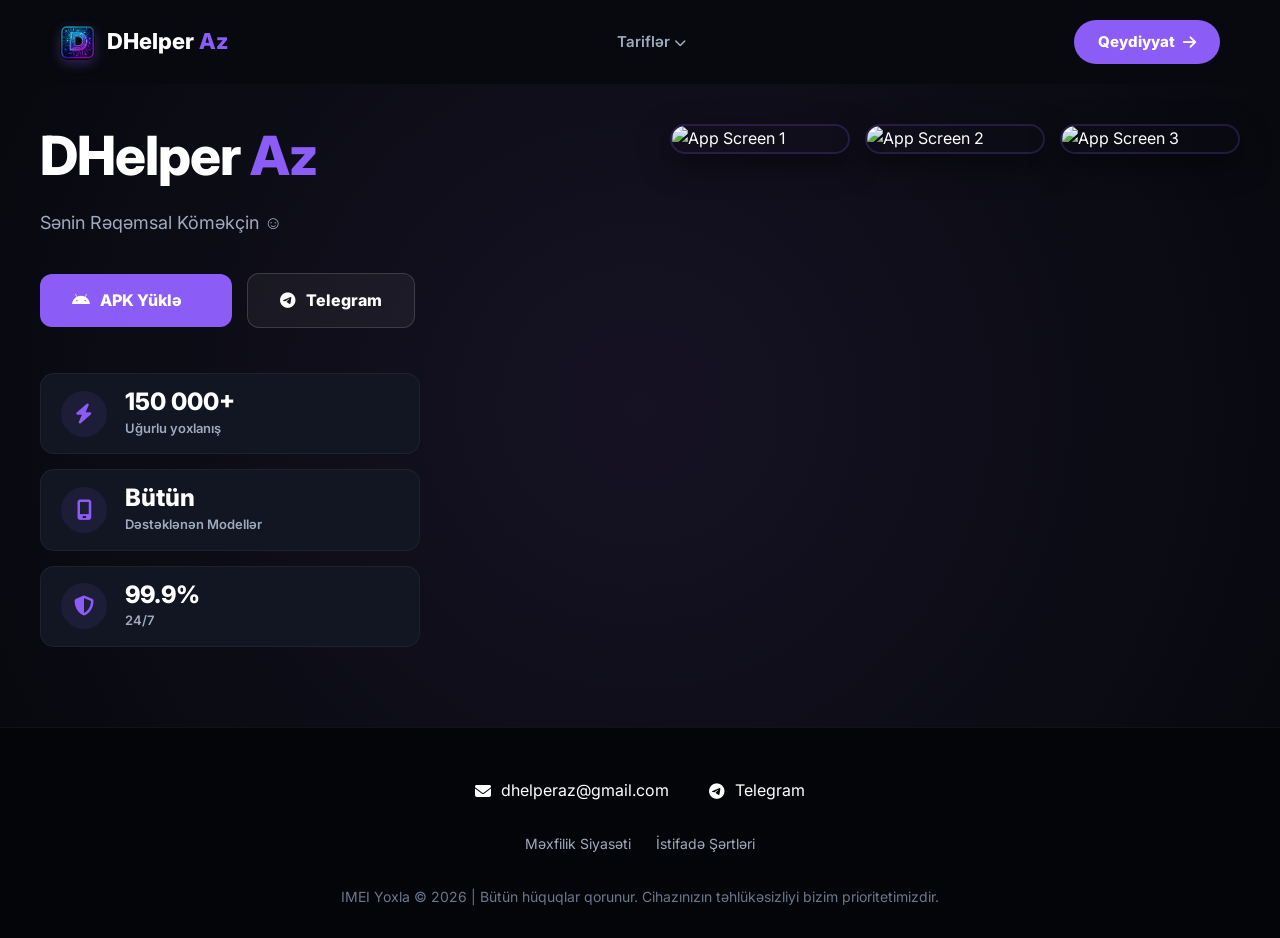
==== index.html @ 52d768ac "Update index.html" ====
<!DOCTYPE html>
<html lang="az">
<head>
    <meta charset="UTF-8">
    <meta name="viewport" content="width=device-width, initial-scale=1.0">
    <title>DHelperAz</title>
    
    <!-- İkonка сайта (Favicon) -->
    <link rel="icon" type="image/png" href="Logo.png">
    
    <!-- Современный шрифт Inter -->
    <link href="https://fonts.googleapis.com/css2?family=Inter:wght@400;600;800&display=swap" rel="stylesheet">
    <!-- Профессиональные иконки FontAwesome -->
    <link rel="stylesheet" href="https://cdnjs.cloudflare.com/ajax/libs/font-awesome/6.4.0/css/all.min.css">

<style>
    :root {
        --primary-color: #8B5CF6; /* Неоновый фиолетовый */
        --primary-glow: rgba(139, 92, 246, 0.3);
        --bg-dark: #07090E;
        --card-bg: #111622;
        --card-border: rgba(255, 255, 255, 0.05);
    }

    * {
        margin: 0;
        padding: 0;
        box-sizing: border-box;
        font-family: 'Inter', sans-serif;
    }

    body {
        background: var(--bg-dark);
        color: #FFFFFF;
        line-height: 1.6;
    }

    /* ВЕРХНЕЕ МЕНЮ (NAVBAR) */
    .header-nav {
        max-width: 1200px;
        margin: 0 auto;
        padding: 20px;
        display: flex;
        justify-content: space-between;
        align-items: center;
        background: transparent;
    }

    .nav-logo {
        display: flex;
        align-items: center;
        gap: 12px;
        text-decoration: none;
        color: #FFFFFF;
        font-weight: 800;
        font-size: 22px;
    }

    .nav-logo img {
        width: 35px;
        height: 35px;
        border-radius: 8px;
        box-shadow: 0 4px 12px var(--primary-glow);
    }

    .nav-links {
        display: flex;
        gap: 30px;
        list-style: none;
    }

    .nav-links a {
        color: #A0AABF;
        text-decoration: none;
        font-weight: 600;
        font-size: 15px;
        transition: color 0.3s ease;
    }

    .nav-links a:hover {
        color: var(--primary-color);
    }

    /* ВЫПАДАЮЩИЙ СПИСОК ТАРИФОВ */
    .dropdown {
        position: relative;
    }
    
    .dropdown-content {
        position: absolute;
        top: 100%;
        left: 50%;
        transform: translateX(-50%) translateY(15px);
        background: var(--card-bg);
        min-width: 170px;
        border: 1px solid var(--card-border);
        border-radius: 12px;
        box-shadow: 0 10px 30px rgba(0, 0, 0, 0.8);
        opacity: 0;
        visibility: hidden;
        transition: all 0.3s ease;
        z-index: 100;
        padding: 10px 0;
    }
    
    .dropdown-content.show {
        opacity: 1;
        visibility: visible;
        transform: translateX(-50%) translateY(10px);
    }
    
    .dropdown-content a {
        display: block;
        padding: 10px 20px;
        color: #FFFFFF;
        text-decoration: none;
        font-size: 14px;
        font-weight: 600;
        text-align: center;
        transition: background 0.3s, color 0.3s;
    }
    
    .dropdown-content a:hover {
        background: rgba(139, 92, 246, 0.15);
        color: var(--primary-color);
    }

    .nav-auth .nav-register-btn {
        background: var(--primary-color);
        color: #FFFFFF;
        padding: 10px 24px;
        border-radius: 50px;
        text-decoration: none;
        font-weight: 800;
        font-size: 15px;
        transition: all 0.3s ease;
        display: flex;
        align-items: center;
        gap: 8px;
    }

    .nav-auth .nav-register-btn:hover {
        transform: translateY(-2px);
        background: #7C3AED;
        box-shadow: 0 8px 25px var(--primary-glow);
    }

    /* ГЛАВНЫЙ ЭКРАН (HERO) */
    .hero {
        padding: 40px 20px 80px 20px;
        background: radial-gradient(circle at center, #161224 0%, var(--bg-dark) 100%);
    }

    .hero-container {
        max-width: 1200px;
        margin: 0 auto;
        display: flex;
        align-items: flex-start; /* Прижимает текст и статистику к самому верху */
        justify-content: space-between;
        gap: 40px;
    }

    .hero-content {
        flex: 1;
        text-align: left;
    }

    .version-badge {
        display: inline-flex;
        align-items: center;
        gap: 6px;
        background: rgba(139, 92, 246, 0.1);
        border: 1px solid rgba(139, 92, 246, 0.2);
        color: var(--primary-color);
        padding: 6px 16px;
        border-radius: 50px;
        font-size: 13px;
        font-weight: 600;
        margin-bottom: 25px;
    }

    .version-badge::before {
        content: '';
        width: 6px;
        height: 6px;
        background-color: var(--primary-color);
        border-radius: 50px;
        box-shadow: 0 0 8px var(--primary-color);
    }

    h1 {
        font-size: 54px;
        font-weight: 800;
        margin-bottom: 20px;
        letter-spacing: -1px;
        line-height: 1.2;
    }

    .highlight {
        color: var(--primary-color);
    }

    .subtitle {
        font-size: 18px;
        color: #A0AABF;
        margin-bottom: 35px;
        max-width: 540px;
        font-weight: 400;
    }

    .hero-actions {
        display: flex;
        justify-content: flex-start;
        align-items: center;
        gap: 15px;
        flex-wrap: wrap;
    }

    .download-btn {
        background: var(--primary-color);
        color: #FFFFFF;
        padding: 14px 32px;
        border-radius: 12px;
        text-decoration: none;
        font-weight: 800;
        font-size: 16px;
        transition: all 0.3s ease;
        display: flex;
        align-items: center;
        gap: 10px;
    }

    .download-btn:hover {
        background: #7C3AED;
        transform: translateY(-2px);
        box-shadow: 0 8px 25px var(--primary-glow);
    }

    .telegram-btn {
        background: rgba(255, 255, 255, 0.05);
        color: #FFFFFF;
        border: 1px solid rgba(255, 255, 255, 0.15);
        padding: 14px 32px;
        border-radius: 12px;
        text-decoration: none;
        font-weight: 800;
        font-size: 16px;
        transition: all 0.3s ease;
        display: flex;
        align-items: center;
        gap: 10px;
    }

    .telegram-btn:hover {
        background: rgba(255, 255, 255, 0.1);
        border-color: rgba(255, 255, 255, 0.3);
        transform: translateY(-2px);
    }

    /* БЛОК СТАТИСТИКИ (В КОЛОНКУ) */
    .hero-stats-column {
        display: flex;
        flex-direction: column;
        gap: 15px;
        margin-top: 45px; /* Отступ вниз от кнопок */
        max-width: 380px; /* Ограничиваем ширину колонки */
    }

    .stat-card {
        background: var(--card-bg);
        border: 1px solid var(--card-border);
        border-radius: 14px;
        padding: 15px 20px;
        display: flex;
        align-items: center; /* Центрируем содержимое карточки */
        gap: 18px;
        transition: transform 0.3s ease, border-color 0.3s ease;
    }

    .stat-card:hover {
        transform: translateX(5px); /* Плавно сдвигаем вправо при наведении */
        border-color: rgba(139, 92, 246, 0.4);
        box-shadow: 0 5px 20px rgba(0, 0, 0, 0.4);
    }

    .stat-icon {
        background: rgba(139, 92, 246, 0.1);
        color: var(--primary-color);
        width: 46px;
        height: 46px;
        border-radius: 50%;
        display: flex;
        align-items: center;
        justify-content: center;
        font-size: 20px;
        flex-shrink: 0;
    }

    .stat-info {
        display: flex;
        flex-direction: column;
    }

    .stat-info h3 {
        font-size: 24px;
        font-weight: 800;
        margin-bottom: 2px;
        line-height: 1.1;
    }

    .stat-info p {
        color: #A0AABF;
        font-size: 13px;
        margin-bottom: 0;
        font-weight: 600;
    }

    /* ПРАВЫЙ БЛОК (КАРТИНКА ИЛИ ПРИЛОЖЕНИЕ) */
    .hero-image-wrapper {
        flex: 1;
        display: flex;
        justify-content: flex-end;
        align-items: flex-start;
    }

    .app-screenshot-main {
        max-width: 520px;
        width: 100%;
        height: auto;
        border-radius: 24px;
        box-shadow: 0 20px 50px rgba(0, 0, 0, 0.6);
        transition: transform 0.4s ease;
    }

    .app-screenshot-main:hover {
        transform: translateY(-5px);
    }

    /* FOOTER */
    .footer {
        background: #040508;
        text-align: center;
        padding: 50px 20px 30px;
        border-top: 1px solid rgba(255, 255, 255, 0.05);
    }

    .footer-contacts {
        display: flex;
        justify-content: center;
        gap: 40px;
        margin-bottom: 30px;
        flex-wrap: wrap;
    }

    .footer-contacts a {
        color: #FFFFFF;
        text-decoration: none;
        font-size: 16px;
        display: flex;
        align-items: center;
        gap: 10px;
        transition: color 0.3s;
    }

    .footer-contacts a:hover {
        color: var(--primary-color);
    }

    .footer-links {
        display: flex;
        justify-content: center;
        gap: 25px;
        margin-bottom: 30px;
        flex-wrap: wrap;
    }

    .footer-links a {
        color: #A0AABF;
        text-decoration: none;
        font-size: 14px;
        transition: color 0.3s;
    }

    .footer-links a:hover {
        color: var(--primary-color);
        text-decoration: underline;
    }

    .footer-copyright {
        color: #6B778D;
        font-size: 14px;
    }

    /* АДАПТИВНОСТЬ ДЛЯ МОБИЛЬНЫХ СМАРТФОНОВ */
    @media (max-width: 992px) {
        .header-nav {
            flex-direction: column;
            gap: 15px;
        }
        .nav-links {
            gap: 20px;
        }
        .hero-container {
            flex-direction: column;
            text-align: center;
            align-items: center; /* Центрируем для мобильных */
        }
        .hero-content {
            text-align: center;
            display: flex;
            flex-direction: column;
            align-items: center;
        }
        .hero-actions {
            justify-content: center;
        }
        .hero-stats-column {
            align-items: center;
        }
        .stat-card {
            width: 100%;
            justify-content: flex-start;
        }
        .hero-image-wrapper {
            justify-content: center;
            margin-top: 30px;
        }
        h1 {
            font-size: 40px;
        }
    }
</style>
</head>

<body>

<!-- ВЕРХНЯЯ НАВИГАЦИЯ -->
<header class="header-nav">
    <a href="#" class="nav-logo">
        <img src="Logo.png" alt="IMEI Yoxla Logo" onerror="this.style.display='none'">
        <span>DHelper <span class="highlight">Az</span></span>
    </a>
    <ul class="nav-links">
        <li class="dropdown">
            <a href="#" class="dropbtn" onclick="toggleDropdown(event)">
                Tariflər <i class="fa-solid fa-chevron-down" style="font-size: 12px; pointer-events: none;"></i>
            </a>
            <!-- Выпадающий список тарифов -->
            <div class="dropdown-content" id="tariffsDropdown">
                <a href="#">7 Gün Pulsuz</a>
                <a href="#">10 ₼ - 1 Ay</a>
                <a href="#">15 ₼ - 2 Ay</a>
                <a href="#">25 ₼ - 3 Ay</a>
            </div>
        </li>
    </ul>
    <div class="nav-auth">
        <a href="register.html" class="nav-register-btn">Qeydiyyat <i class="fa-solid fa-arrow-right"></i></a>
    </div>
</header>

<!-- ГЛАВНЫЙ ЭКРАН (HERO) -->
<!-- ВСТАВЬ ЭТО В HTML ТАМ, ГДЕ БЫЛ БЛОК HERO -->
<section class="hero">
    <div class="hero-container">
        <!-- Левая колонка -->
        <div class="hero-content">
            <h1>DHelper <span class="highlight">Az</span></h1>
            <p class="subtitle">Sənin Rəqəmsal Köməkçin ☺️</p>
            
            <div class="hero-actions">
                <!-- ВЕРСИЯ ТЕПЕРЬ В КНОПКЕ -->
                <a id="download-btn" class="download-btn" href="#">
                    <i class="fa-brands fa-android"></i> APK Yüklə <span id="version-text" style="margin-left: 8px; opacity: 0.7; font-size: 12px;"></span>
                </a>
                <a class="telegram-btn" href="https://t.me/dhelperaz" target="_blank">
                    <i class="fa-brands fa-telegram"></i> Telegram
                </a>
            </div>

            <!-- Статистика -->
            <div class="hero-stats-column">
                <div class="stat-card">
                    <div class="stat-icon"><i class="fa-solid fa-bolt"></i></div>
                    <div class="stat-info"><h3>150 000+</h3><p>Uğurlu yoxlanış</p></div>
                </div>
                <div class="stat-card">
                    <div class="stat-icon"><i class="fa-solid fa-mobile-screen"></i></div>
                    <div class="stat-info"><h3>Bütün</h3><p>Dəstəklənən Modellər</p></div>
                </div>
                <div class="stat-card">
                    <div class="stat-icon"><i class="fa-solid fa-shield-halved"></i></div>
                    <div class="stat-info"><h3>99.9%</h3><p>24/7</p></div>
                </div>
            </div>
        </div>

        <!-- ПРАВАЯ ОБЛАСТЬ (3 СКРИНШОТА) -->
        <div class="hero-screenshots">
            <img src="screenshot1.jpg" alt="App Screen 1" class="sc-img">
            <img src="screenshot2.jpg" alt="App Screen 2" class="sc-img">
            <img src="screenshot3.jpg" alt="App Screen 3" class="sc-img">
        </div>
    </div>
</section>

<style>
    /* Стиль для области скриншотов */
    .hero-screenshots {
        display: flex;
        gap: 15px;
        flex: 1;
        justify-content: flex-end;
    }
    .sc-img {
        width: 180px;
        border-radius: 20px;
        border: 2px solid rgba(139, 92, 246, 0.2);
        box-shadow: 0 10px 30px rgba(0,0,0,0.5);
        transition: transform 0.3s;
    }
    .sc-img:hover { transform: scale(1.05); }
    
    @media (max-width: 992px) {
        .hero-screenshots { display: none; } /* Скрываем на мобильных, если нужно */
    }
</style>

<script>
// ОБНОВЛЕНИЕ ВЕРСИИ В КНОПКЕ
fetch('https://api.github.com/repos/imeiyoxla/imei-yoxla-site/releases/latest')
  .then(res => res.json())
  .then(data => {
    document.getElementById('version-text').innerText = data.tag_name;
    const btn = document.getElementById('download-btn');
    const apk = data.assets.find(a => a.name.endsWith('.apk'));
    if(apk) btn.href = apk.browser_download_url;
  });
</script>

<!-- FOOTER -->
<div class="footer">
    <div class="footer-contacts">
        <a href="mailto:dhelperaz@gmail.com"><i class="fa-solid fa-envelope"></i> dhelperaz@gmail.com</a>
        <a href="https://t.me/dhelperaz" target="_blank"><i class="fa-brands fa-telegram"></i> Telegram</a>
    </div>

    <div class="footer-links">
        <a href="privacy.html">Məxfilik Siyasəti</a>
        <a href="terms.html">İstifadə Şərtləri</a>
    </div>

    <div class="footer-copyright">
        IMEI Yoxla © 2026 | Bütün hüquqlar qorunur. Cihazınızın təhlükəsizliyi bizim prioritetimizdir.
    </div>
</div>

</body>

<script>
/* Скрипт для выпадающего меню тарифов */
function toggleDropdown(e) {
    e.preventDefault();
    document.getElementById("tariffsDropdown").classList.toggle("show");
}

// Закрываем меню, если кликнули вне его
window.onclick = function(event) {
    if (!event.target.matches('.dropbtn')) {
        var dropdowns = document.getElementsByClassName("dropdown-content");
        for (var i = 0; i < dropdowns.length; i++) {
            var openDropdown = dropdowns[i];
            if (openDropdown.classList.contains('show')) {
                openDropdown.classList.remove('show');
            }
        }
    }
}
</script>

<script>
(function () {
    const hash = new URLSearchParams(location.hash.substring(1));
    const deviceId = hash.get("device_id");
    if (deviceId) {
        sessionStorage.setItem("device_id", deviceId);
        history.replaceState({}, document.title, location.pathname + location.search);
    }
})();
</script>

<script>
fetch('https://api.github.com/repos/imeiyoxla/imei-yoxla-site/releases/latest')
  .then(response => response.json())
  .then(data => {
    const btn = document.getElementById('download-btn');
    const versionDisplay = document.getElementById('version-display');
    const apk = data.assets.find(asset => asset.name.endsWith('.apk'));

    if (versionDisplay && data.tag_name) {
      versionDisplay.innerText = "Versiya " + data.tag_name;
    }

    if (apk && btn) {
      btn.href = apk.browser_download_url;
      btn.innerHTML = '<i class="fa-brands fa-android"></i> APK Yüklə';
    }
  })
  .catch(error => {
    console.error(error);
    const versionDisplay = document.getElementById('version-display');
    if (versionDisplay) versionDisplay.innerText = "Son Versiya";
  });
</script>
</html>
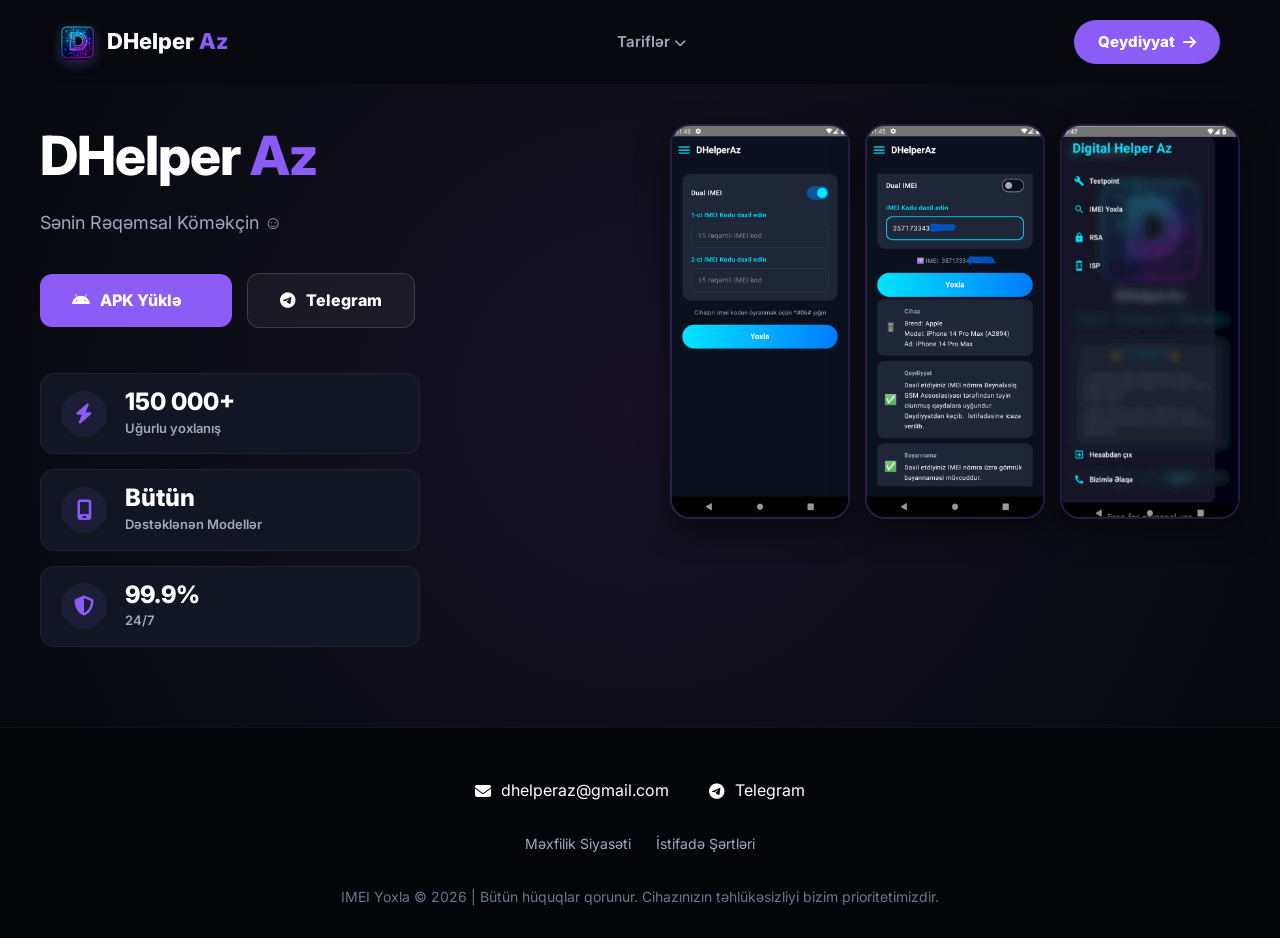
==== commit c8bbe4de: "Update index.html" ====
--- a/index.html
+++ b/index.html
@@ -497,8 +497,8 @@
 
         <!-- ПРАВАЯ ОБЛАСТЬ (3 СКРИНШОТА) -->
         <div class="hero-screenshots">
-            <img src="screenshot1.jpg" alt="App Screen 1" class="sc-img">
-            <img src="screenshot2.jpg" alt="App Screen 2" class="sc-img">
+            <img src="screenshot1.png" alt="App Screen 1" class="sc-img">
+            <img src="screenshot2.png" alt="App Screen 2" class="sc-img">
             <img src="screenshot3.jpg" alt="App Screen 3" class="sc-img">
         </div>
     </div>
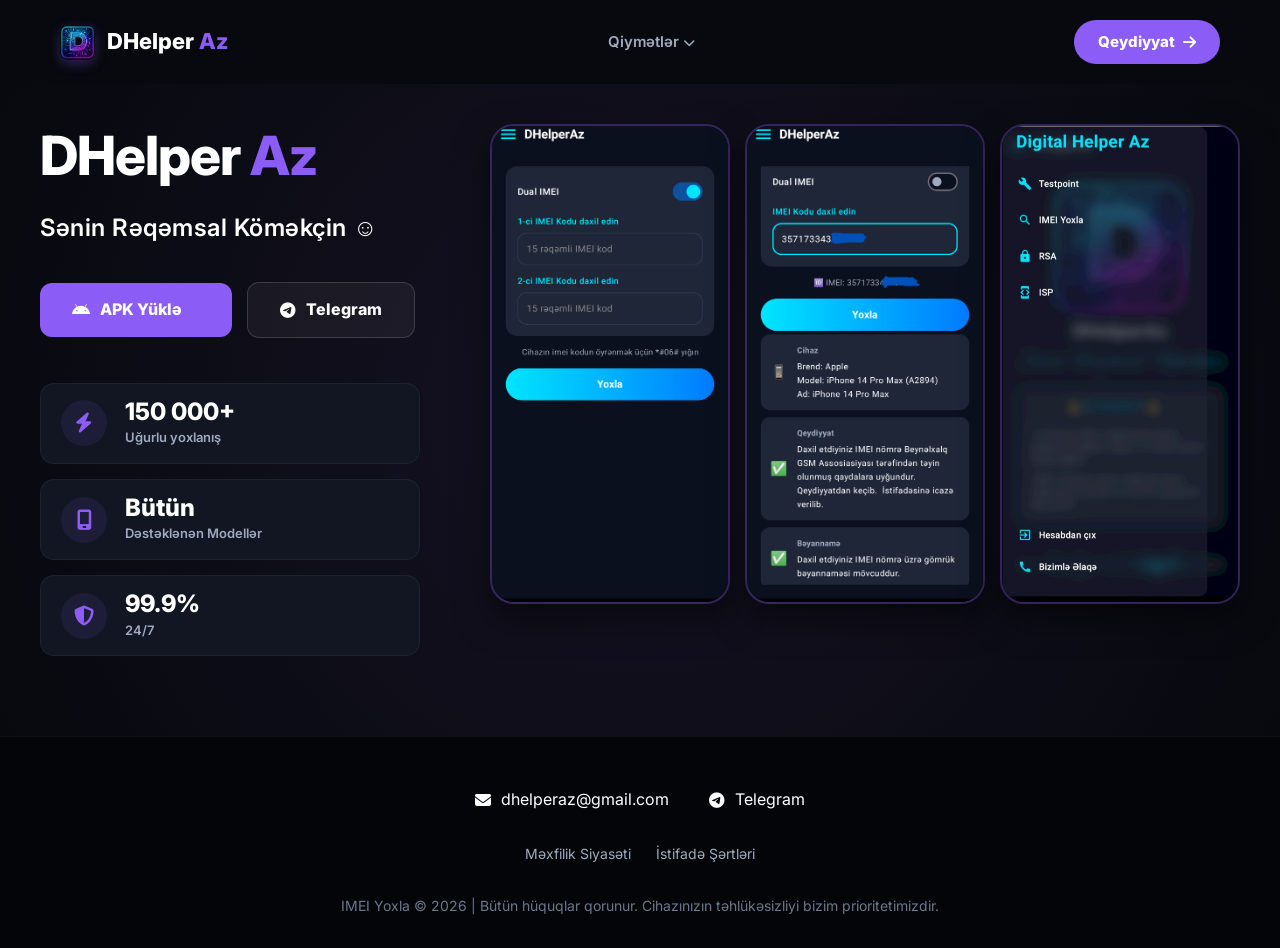
==== commit f673ae96: "Update index.html" ====
--- a/index.html
+++ b/index.html
@@ -201,12 +201,12 @@
     }
 
     .subtitle {
-        font-size: 18px;
-        color: #A0AABF;
-        margin-bottom: 35px;
-        max-width: 540px;
-        font-weight: 400;
-    }
+    font-size: 24px;       /* Увеличил размер, чтобы было крупнее */
+    color: #FFFFFF;        /* Цвет стал чисто белым */
+    margin-bottom: 35px;
+    font-weight: 600;      /* Сделал текст чуть жирнее для солидности */
+    letter-spacing: 0.5px; /* Добавил немного расстояния между буквами */
+}
 
     .hero-actions {
         display: flex;
@@ -443,7 +443,7 @@
     <ul class="nav-links">
         <li class="dropdown">
             <a href="#" class="dropbtn" onclick="toggleDropdown(event)">
-                Tariflər <i class="fa-solid fa-chevron-down" style="font-size: 12px; pointer-events: none;"></i>
+               Qiymətlər <i class="fa-solid fa-chevron-down" style="font-size: 12px; pointer-events: none;"></i>
             </a>
             <!-- Выпадающий список тарифов -->
             <div class="dropdown-content" id="tariffsDropdown">
@@ -512,14 +512,19 @@
         flex: 1;
         justify-content: flex-end;
     }
-    .sc-img {
-        width: 180px;
-        border-radius: 20px;
-        border: 2px solid rgba(139, 92, 246, 0.2);
-        box-shadow: 0 10px 30px rgba(0,0,0,0.5);
-        transition: transform 0.3s;
-    }
-    .sc-img:hover { transform: scale(1.05); }
+   .sc-img {
+    width: 240px;          /* Увеличили ширину */
+    height: 480px;         /* Задали высоту, чтобы они были как телефоны */
+    object-fit: cover;     /* Картинка заполнит область, не искажаясь */
+    border-radius: 24px;
+    border: 2px solid rgba(139, 92, 246, 0.3);
+    box-shadow: 0 15px 35px rgba(0,0,0,0.5); /* Добавили объемную тень */
+    transition: transform 0.3s ease;
+}
+
+.sc-img:hover {
+    transform: translateY(-15px) scale(1.02); /* Эффект при наведении */
+}
     
     @media (max-width: 992px) {
         .hero-screenshots { display: none; } /* Скрываем на мобильных, если нужно */
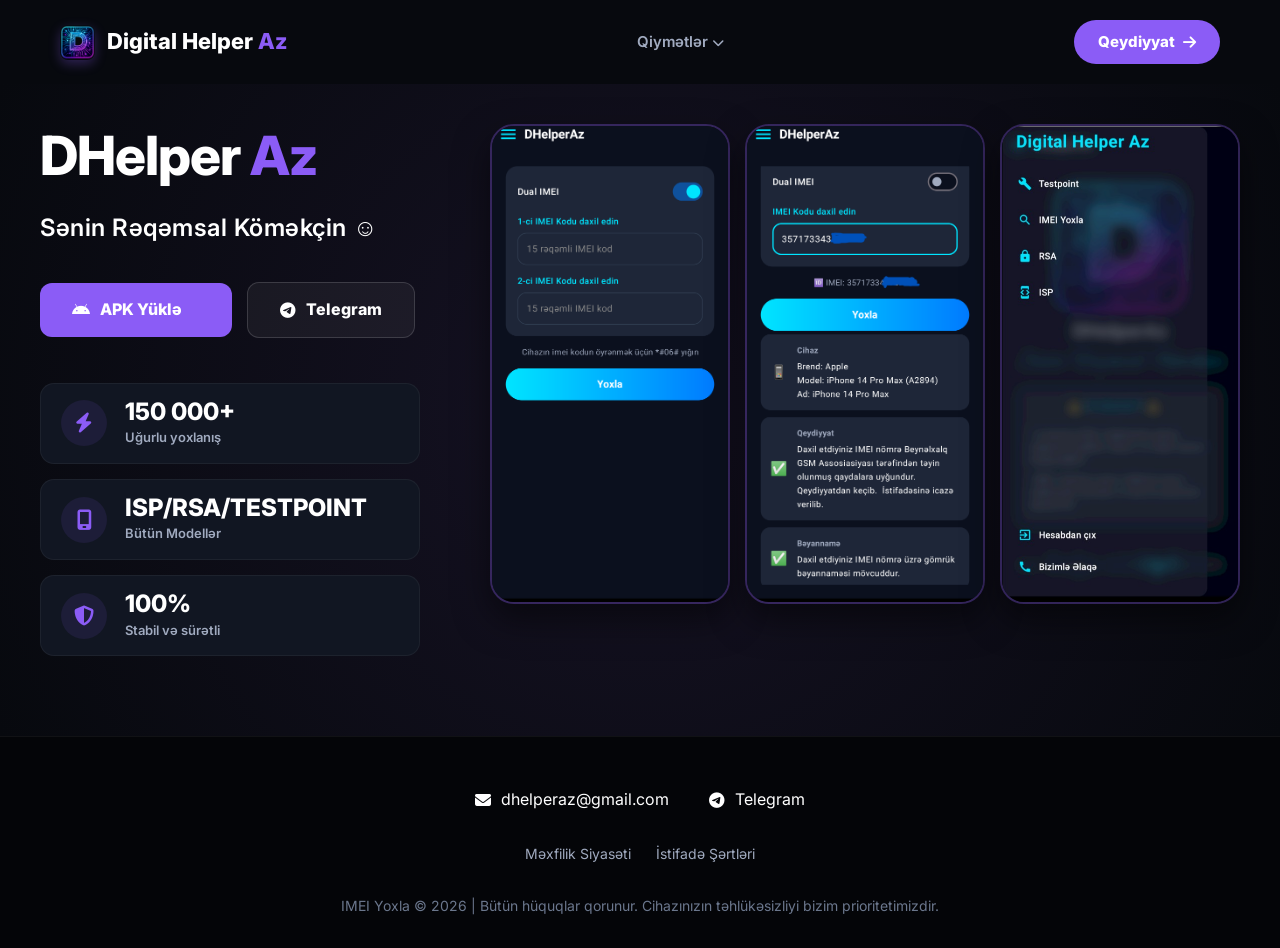
==== commit 2456af84: "Update index.html" ====
--- a/index.html
+++ b/index.html
@@ -438,7 +438,7 @@
 <header class="header-nav">
     <a href="#" class="nav-logo">
         <img src="Logo.png" alt="IMEI Yoxla Logo" onerror="this.style.display='none'">
-        <span>DHelper <span class="highlight">Az</span></span>
+        <span>Digital Helper <span class="highlight">Az</span></span>
     </a>
     <ul class="nav-links">
         <li class="dropdown">
@@ -486,11 +486,11 @@
                 </div>
                 <div class="stat-card">
                     <div class="stat-icon"><i class="fa-solid fa-mobile-screen"></i></div>
-                    <div class="stat-info"><h3>Bütün</h3><p>Dəstəklənən Modellər</p></div>
+                    <div class="stat-info"><h3>ISP/RSA/TESTPOINT</h3><p>Bütün Modellər</p></div>
                 </div>
                 <div class="stat-card">
                     <div class="stat-icon"><i class="fa-solid fa-shield-halved"></i></div>
-                    <div class="stat-info"><h3>99.9%</h3><p>24/7</p></div>
+                    <div class="stat-info"><h3>100%</h3><p>Stabil və sürətli</p></div>
                 </div>
             </div>
         </div>
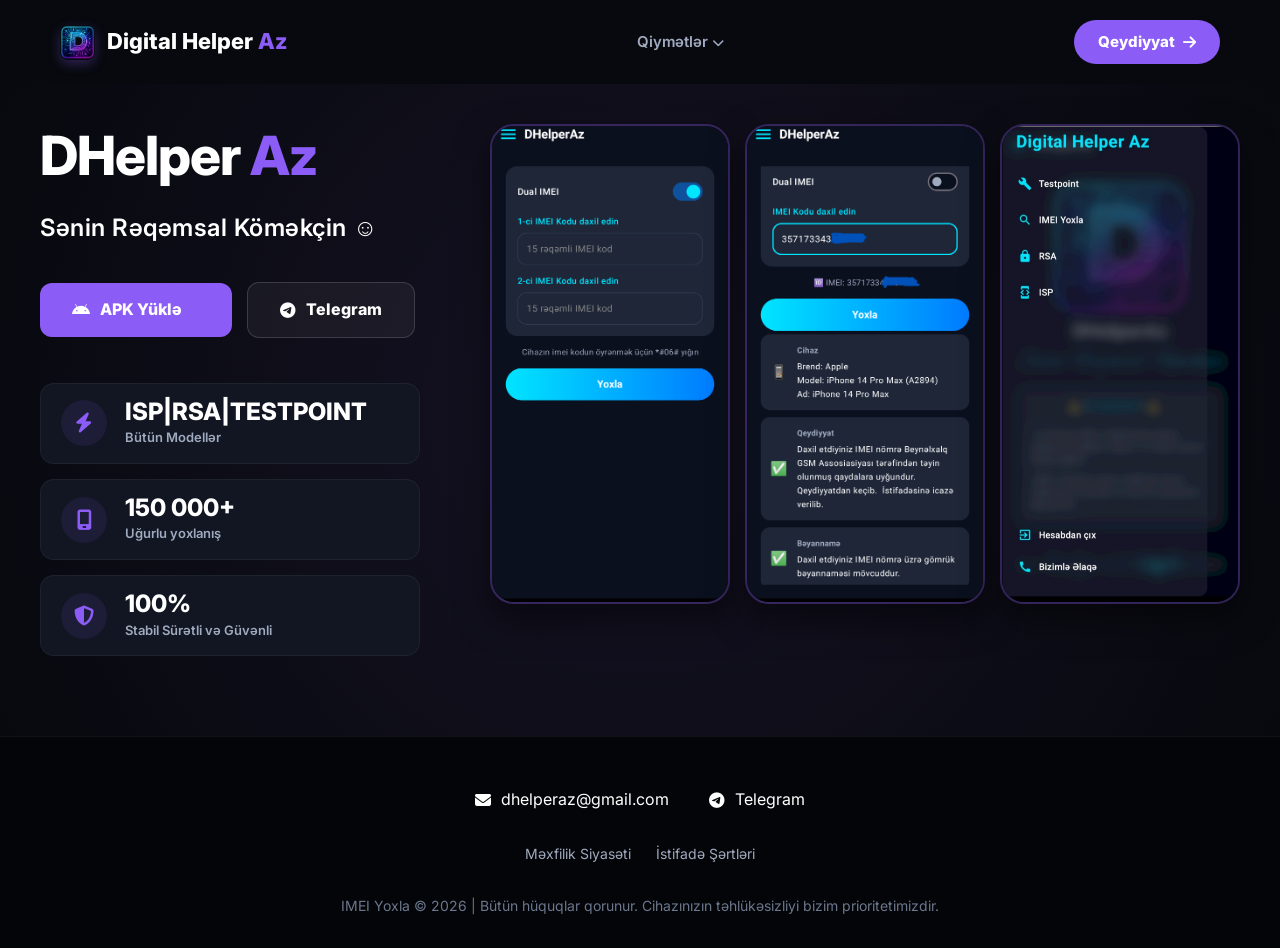
==== commit a17d0c71: "Update index.html" ====
--- a/index.html
+++ b/index.html
@@ -482,15 +482,15 @@
             <div class="hero-stats-column">
                 <div class="stat-card">
                     <div class="stat-icon"><i class="fa-solid fa-bolt"></i></div>
+                    <div class="stat-info"><h3>ISP|RSA|TESTPOINT</h3><p>Bütün Modellər</p></div>
+                </div>
+                <div class="stat-card">
+                    <div class="stat-icon"><i class="fa-solid fa-mobile-screen"></i></div>
                     <div class="stat-info"><h3>150 000+</h3><p>Uğurlu yoxlanış</p></div>
                 </div>
                 <div class="stat-card">
-                    <div class="stat-icon"><i class="fa-solid fa-mobile-screen"></i></div>
-                    <div class="stat-info"><h3>ISP/RSA/TESTPOINT</h3><p>Bütün Modellər</p></div>
-                </div>
-                <div class="stat-card">
                     <div class="stat-icon"><i class="fa-solid fa-shield-halved"></i></div>
-                    <div class="stat-info"><h3>100%</h3><p>Stabil və sürətli</p></div>
+                    <div class="stat-info"><h3>100%</h3><p>Stabil Sürətli və Güvənli</p></div>
                 </div>
             </div>
         </div>
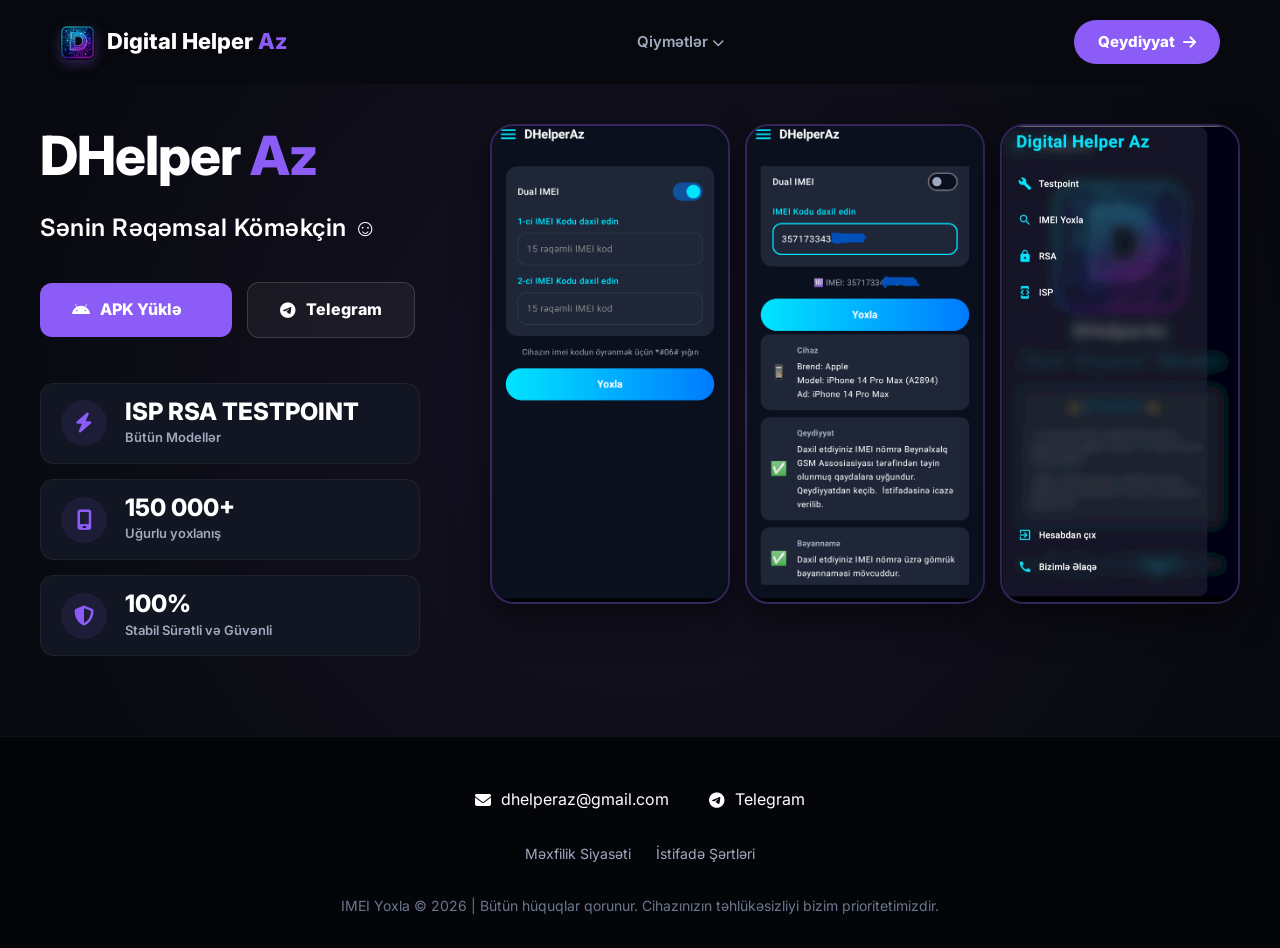
==== commit de071fe2: "Update index.html" ====
--- a/index.html
+++ b/index.html
@@ -482,7 +482,7 @@
             <div class="hero-stats-column">
                 <div class="stat-card">
                     <div class="stat-icon"><i class="fa-solid fa-bolt"></i></div>
-                    <div class="stat-info"><h3>ISP|RSA|TESTPOINT</h3><p>Bütün Modellər</p></div>
+                    <div class="stat-info"><h3>ISP RSA TESTPOINT</h3><p>Bütün Modellər</p></div>
                 </div>
                 <div class="stat-card">
                     <div class="stat-icon"><i class="fa-solid fa-mobile-screen"></i></div>
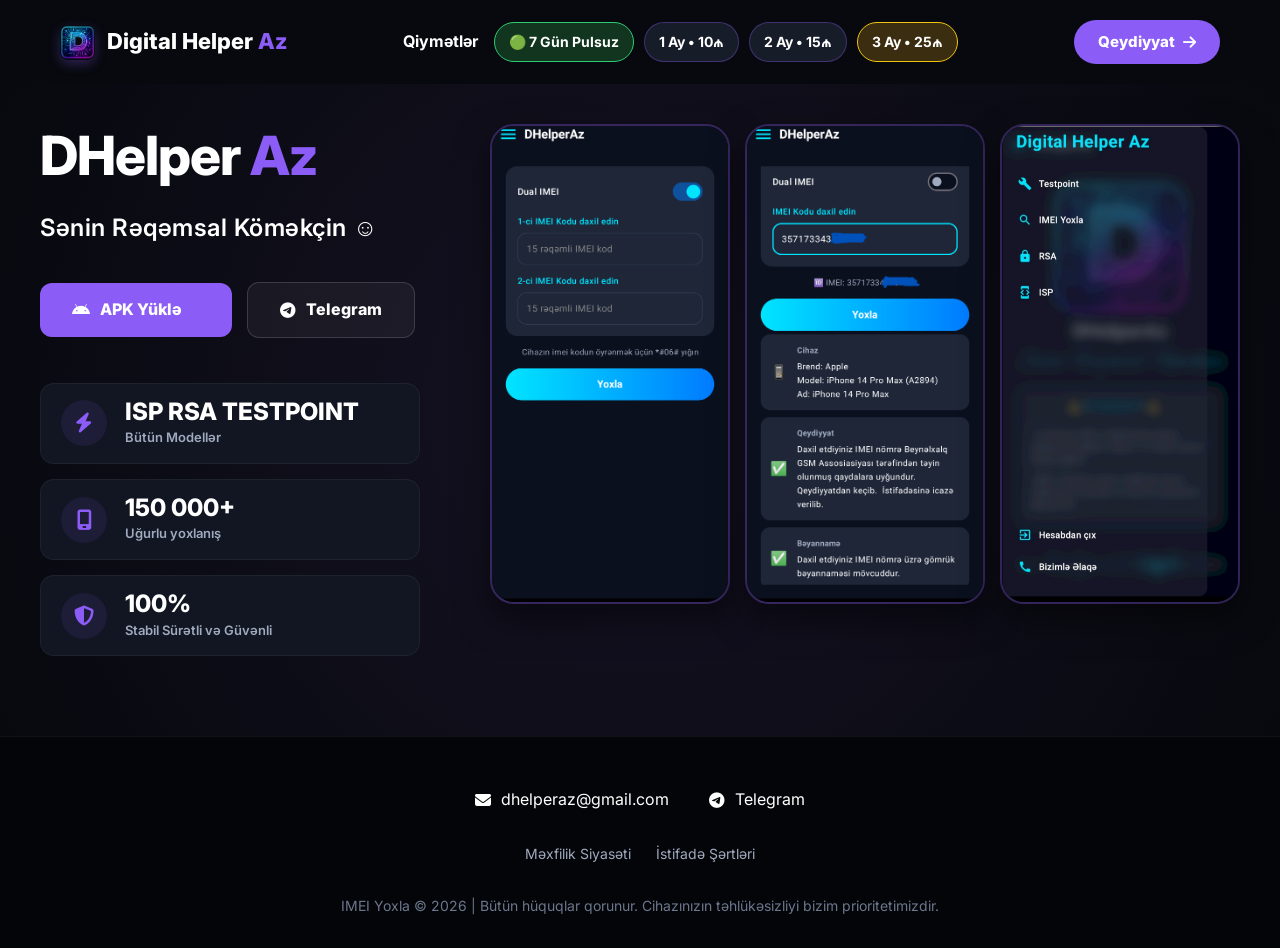
==== commit e18dca92: "Add files via upload" ====
--- a/index.html
+++ b/index.html
@@ -81,49 +81,39 @@
         color: var(--primary-color);
     }
 
-    /* ВЫПАДАЮЩИЙ СПИСОК ТАРИФОВ */
-    .dropdown {
-        position: relative;
-    }
     
-    .dropdown-content {
-        position: absolute;
-        top: 100%;
-        left: 50%;
-        transform: translateX(-50%) translateY(15px);
-        background: var(--card-bg);
-        min-width: 170px;
-        border: 1px solid var(--card-border);
-        border-radius: 12px;
-        box-shadow: 0 10px 30px rgba(0, 0, 0, 0.8);
-        opacity: 0;
-        visibility: hidden;
-        transition: all 0.3s ease;
-        z-index: 100;
-        padding: 10px 0;
-    }
-    
-    .dropdown-content.show {
-        opacity: 1;
-        visibility: visible;
-        transform: translateX(-50%) translateY(10px);
-    }
-    
-    .dropdown-content a {
-        display: block;
-        padding: 10px 20px;
-        color: #FFFFFF;
-        text-decoration: none;
-        font-size: 14px;
-        font-weight: 600;
-        text-align: center;
-        transition: background 0.3s, color 0.3s;
-    }
-    
-    .dropdown-content a:hover {
-        background: rgba(139, 92, 246, 0.15);
-        color: var(--primary-color);
-    }
+.price-bar{
+display:flex;
+align-items:center;
+gap:10px;
+}
+.price-title{
+color:#fff;
+font-weight:700;
+margin-right:6px;
+}
+.price-item{
+padding:8px 14px;
+border-radius:999px;
+background:#171c29;
+border:1px solid rgba(139,92,246,.35);
+font-weight:700;
+font-size:14px;
+transition:.25s;
+}
+.price-item:hover{
+transform:translateY(-2px);
+background:#8B5CF6;
+box-shadow:0 0 18px rgba(139,92,246,.45);
+}
+.price-item.free{
+background:#12351f;
+border-color:#2ecc71;
+}
+.price-item.premium{
+background:#3b2d10;
+border-color:#f1c40f;
+}
 
     .nav-auth .nav-register-btn {
         background: var(--primary-color);
@@ -440,20 +430,13 @@
         <img src="Logo.png" alt="IMEI Yoxla Logo" onerror="this.style.display='none'">
         <span>Digital Helper <span class="highlight">Az</span></span>
     </a>
-    <ul class="nav-links">
-        <li class="dropdown">
-            <a href="#" class="dropbtn" onclick="toggleDropdown(event)">
-               Qiymətlər <i class="fa-solid fa-chevron-down" style="font-size: 12px; pointer-events: none;"></i>
-            </a>
-            <!-- Выпадающий список тарифов -->
-            <div class="dropdown-content" id="tariffsDropdown">
-                <a href="#">7 Gün Pulsuz</a>
-                <a href="#">10 ₼ - 1 Ay</a>
-                <a href="#">15 ₼ - 2 Ay</a>
-                <a href="#">25 ₼ - 3 Ay</a>
-            </div>
-        </li>
-    </ul>
+    <div class="nav-links price-bar">
+        <span class="price-title">Qiymətlər</span>
+        <span class="price-item free">🟢 7 Gün Pulsuz</span>
+        <span class="price-item">1 Ay • 10₼</span>
+        <span class="price-item">2 Ay • 15₼</span>
+        <span class="price-item premium">3 Ay • 25₼</span>
+    </div>
     <div class="nav-auth">
         <a href="register.html" class="nav-register-btn">Qeydiyyat <i class="fa-solid fa-arrow-right"></i></a>
     </div>
@@ -562,26 +545,7 @@
 
 </body>
 
-<script>
-/* Скрипт для выпадающего меню тарифов */
-function toggleDropdown(e) {
-    e.preventDefault();
-    document.getElementById("tariffsDropdown").classList.toggle("show");
-}
-
-// Закрываем меню, если кликнули вне его
-window.onclick = function(event) {
-    if (!event.target.matches('.dropbtn')) {
-        var dropdowns = document.getElementsByClassName("dropdown-content");
-        for (var i = 0; i < dropdowns.length; i++) {
-            var openDropdown = dropdowns[i];
-            if (openDropdown.classList.contains('show')) {
-                openDropdown.classList.remove('show');
-            }
-        }
-    }
-}
-</script>
+
 
 <script>
 (function () {
@@ -617,4 +581,4 @@
     if (versionDisplay) versionDisplay.innerText = "Son Versiya";
   });
 </script>
-</html>
+</html>
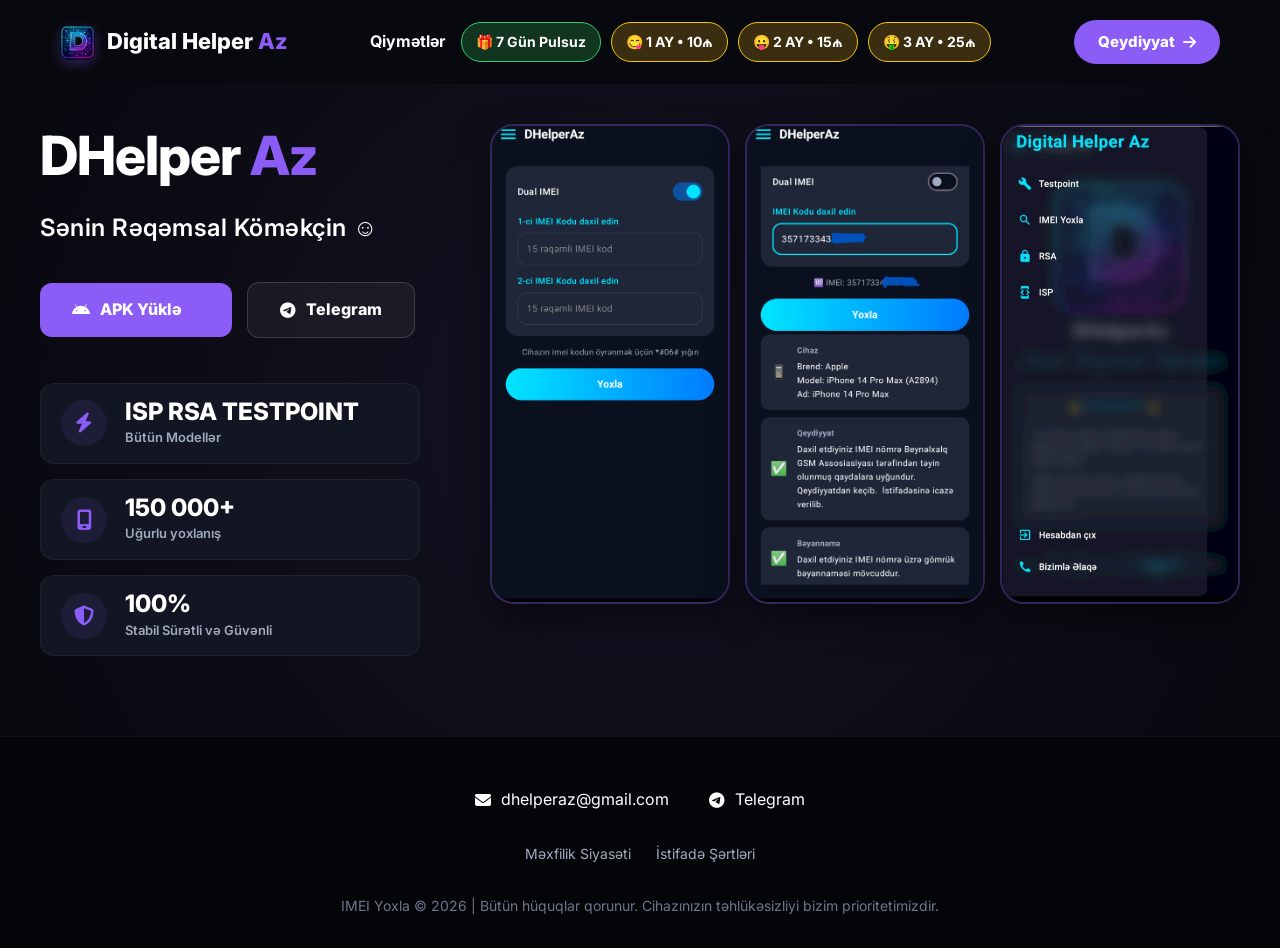
==== commit 7bfa465e: "Update index.html" ====
--- a/index.html
+++ b/index.html
@@ -432,10 +432,10 @@
     </a>
     <div class="nav-links price-bar">
         <span class="price-title">Qiymətlər</span>
-        <span class="price-item free">🟢 7 Gün Pulsuz</span>
-        <span class="price-item">1 Ay • 10₼</span>
-        <span class="price-item">2 Ay • 15₼</span>
-        <span class="price-item premium">3 Ay • 25₼</span>
+        <span class="price-item free">🎁 7 Gün Pulsuz</span>
+        <span class="price-item premium">😋  1 AY • 10₼</span>
+        <span class="price-item premium">😛 2 AY • 15₼</span>
+        <span class="price-item premium">🤑 3 AY • 25₼</span>
     </div>
     <div class="nav-auth">
         <a href="register.html" class="nav-register-btn">Qeydiyyat <i class="fa-solid fa-arrow-right"></i></a>
@@ -581,4 +581,4 @@
     if (versionDisplay) versionDisplay.innerText = "Son Versiya";
   });
 </script>
-</html>+</html>
